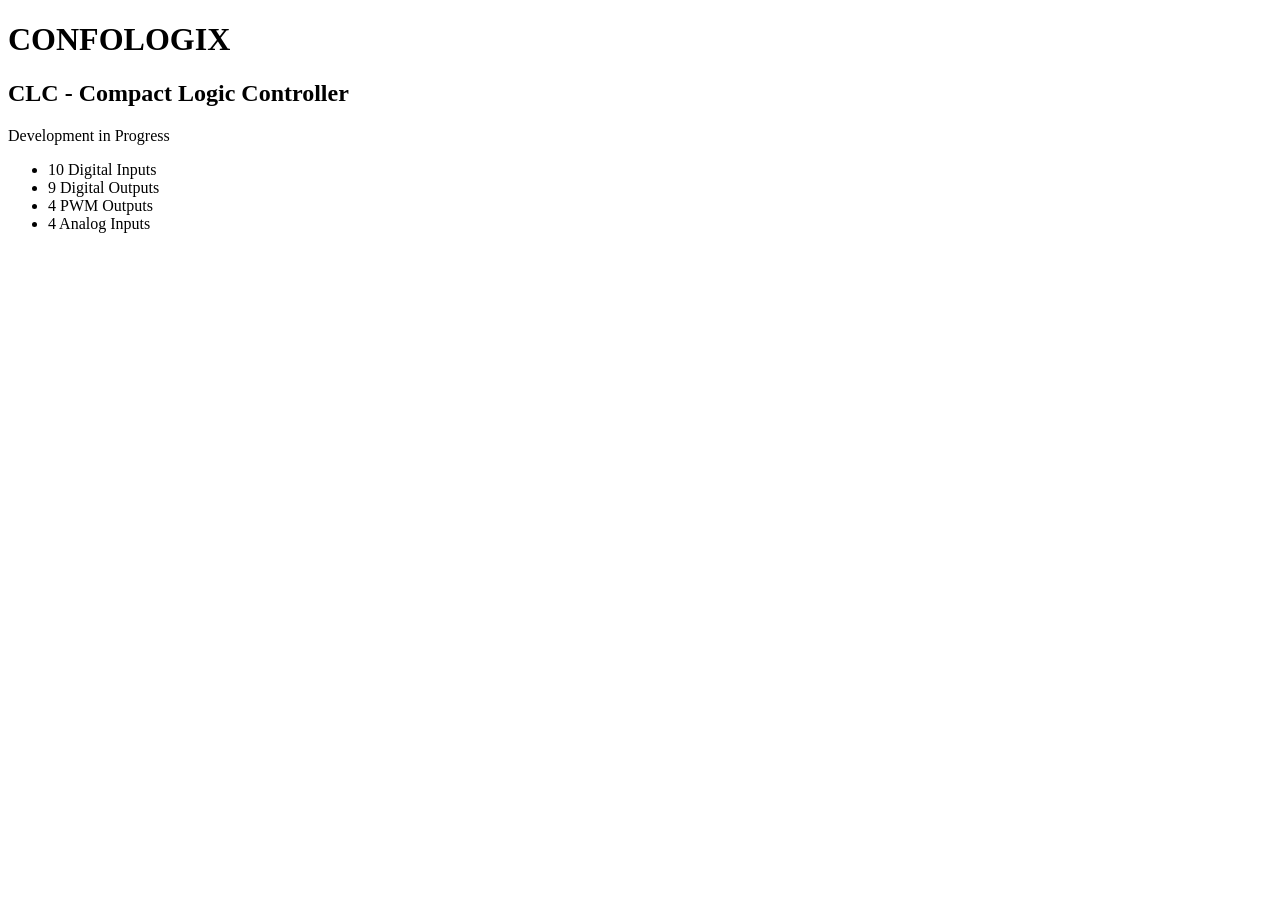
==== index.html @ fb4edffe "Add initial index.html for Conflogix project" ====
<!DOCTYPE html>
<html>
<head>
    <meta charset="UTF-8">
    <title>Conflogix</title>
</head>
<body>
    <h1>CONFOLOGIX</h1>
    <h2>CLC - Compact Logic Controller</h2>

    <p>Development in Progress</p>

    <ul>
        <li>10 Digital Inputs</li>
        <li>9 Digital Outputs</li>
        <li>4 PWM Outputs</li>
        <li>4 Analog Inputs</li>
    </ul>
</body>
</html>
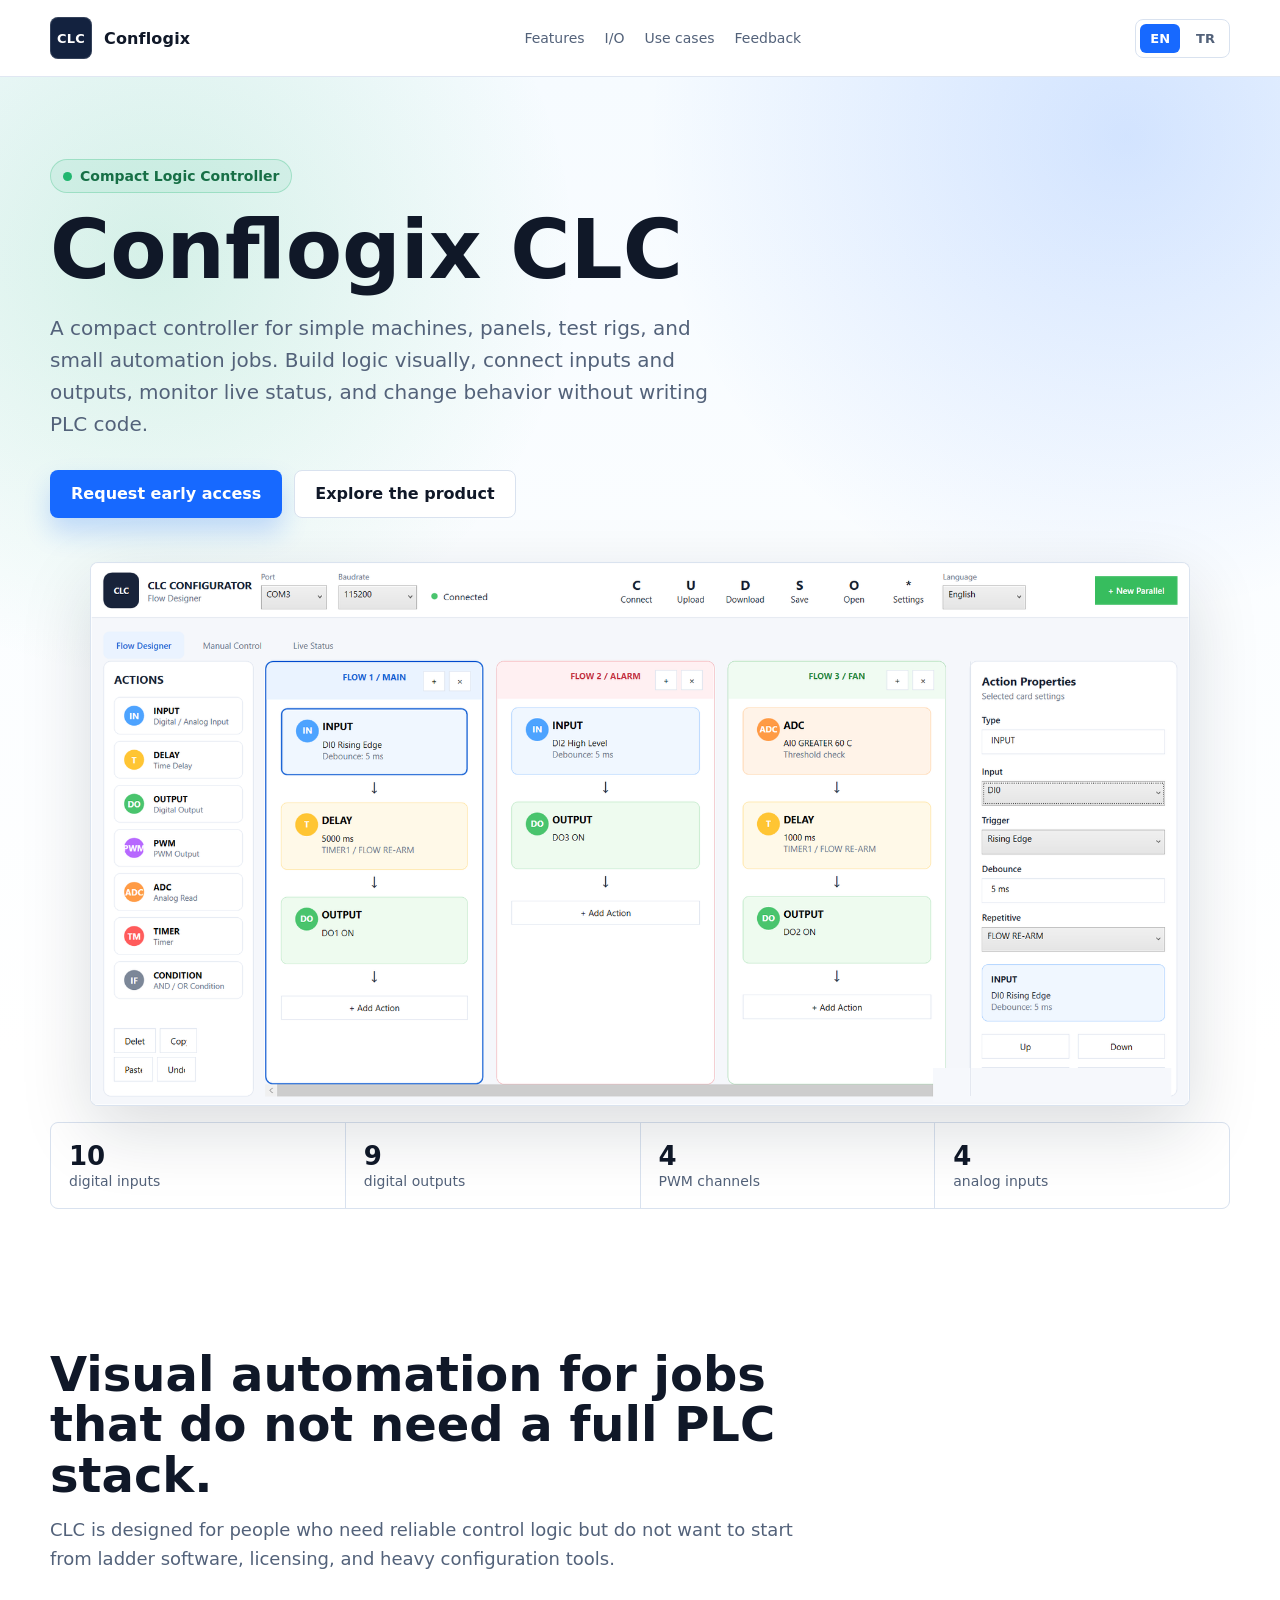
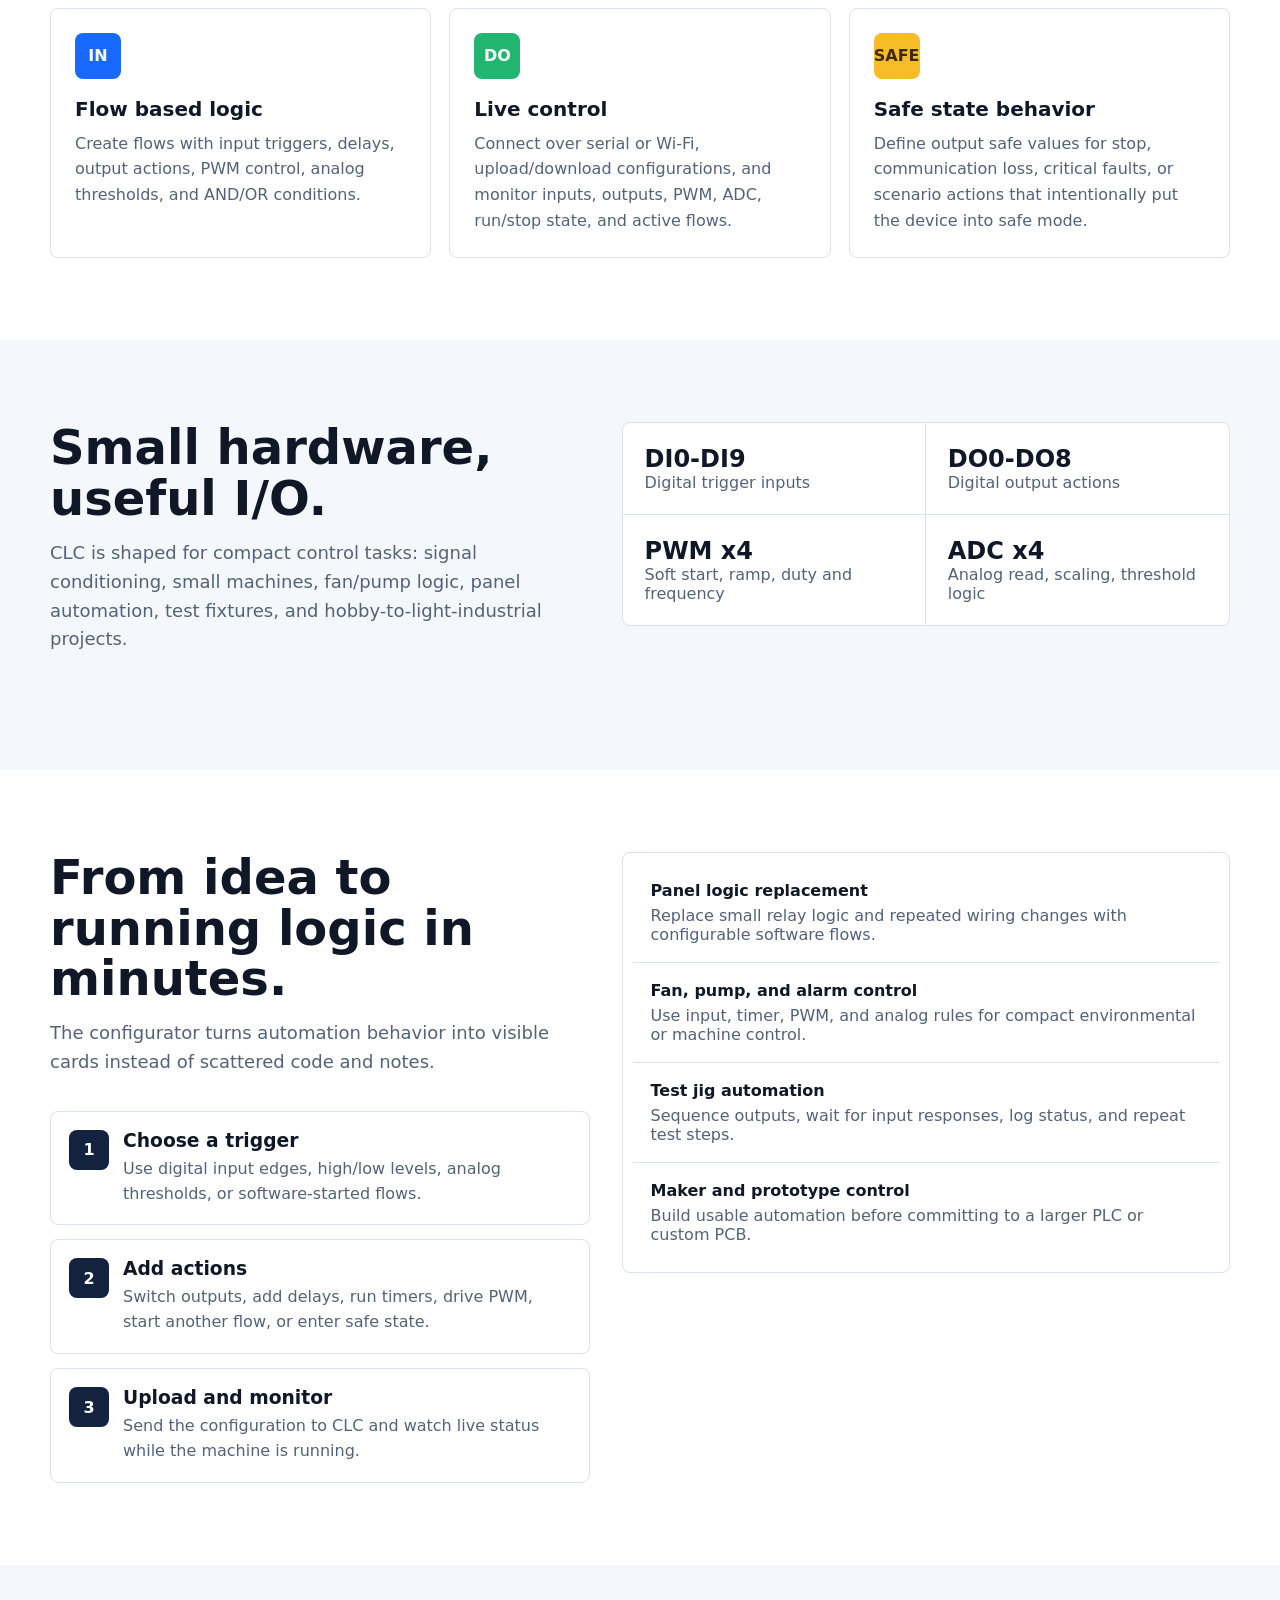
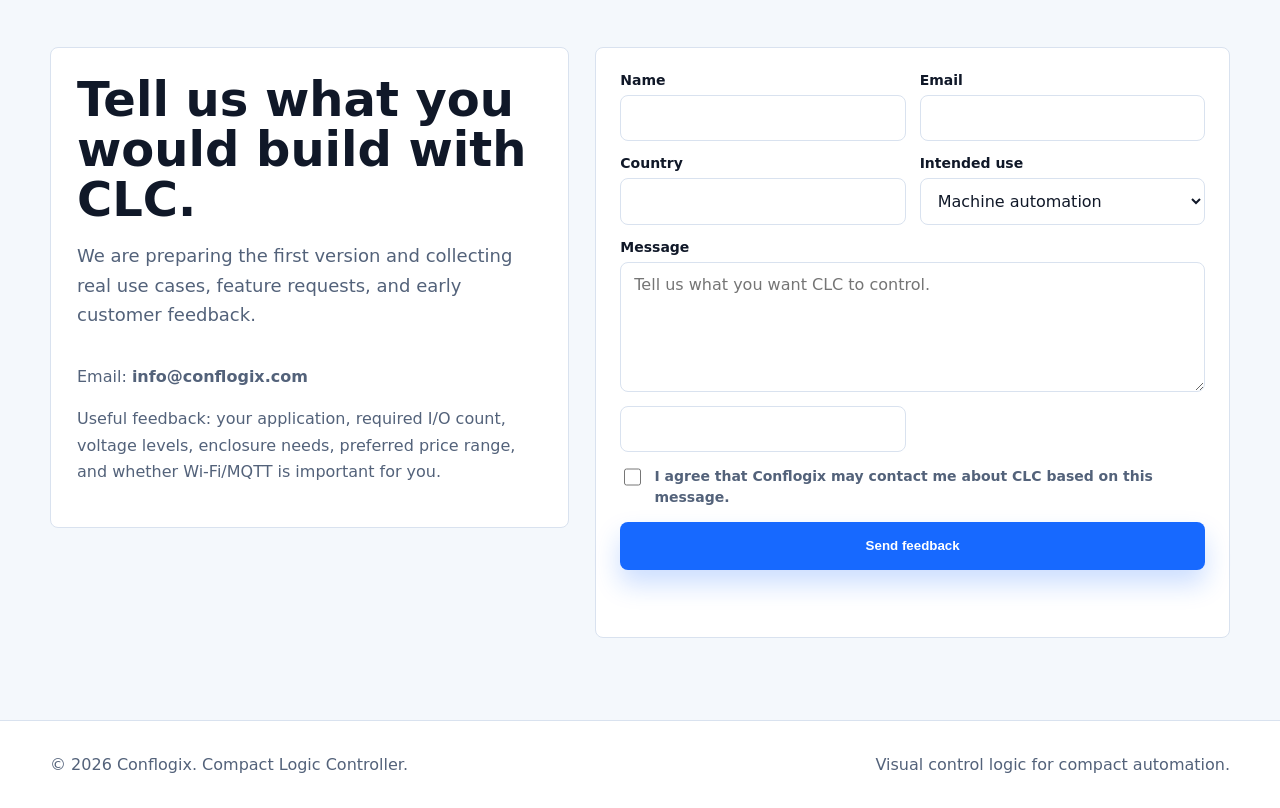
==== commit d1636cd9: "ilk deneme tanıtım sayfası" ====
--- a/index.html
+++ b/index.html
@@ -1,20 +1,17 @@
-<!DOCTYPE html>
-<html>
-<head>
-    <meta charset="UTF-8">
-    <title>Conflogix</title>
-</head>
-<body>
-    <h1>CONFOLOGIX</h1>
-    <h2>CLC - Compact Logic Controller</h2>
-
-    <p>Development in Progress</p>
-
-    <ul>
-        <li>10 Digital Inputs</li>
-        <li>9 Digital Outputs</li>
-        <li>4 PWM Outputs</li>
-        <li>4 Analog Inputs</li>
-    </ul>
-</body>
+<!doctype html>
+<html lang="en">
+  <head>
+    <meta charset="utf-8">
+    <meta name="viewport" content="width=device-width, initial-scale=1">
+    <title>Conflogix CLC</title>
+    <meta name="description" content="Conflogix CLC is a compact logic controller for visual automation flows.">
+    <script>
+      var saved = document.cookie.match(/(?:^|;\s*)clc_lang=(tr|en)(?:;|$)/);
+      var target = saved ? saved[1] : ((navigator.language || "").toLowerCase().startsWith("tr") ? "tr" : "en");
+      window.location.replace("/" + target + "/");
+    </script>
+  </head>
+  <body>
+    <p>Redirecting to <a href="/en/">English</a> / <a href="/tr/">Turkish</a>.</p>
+  </body>
 </html>
